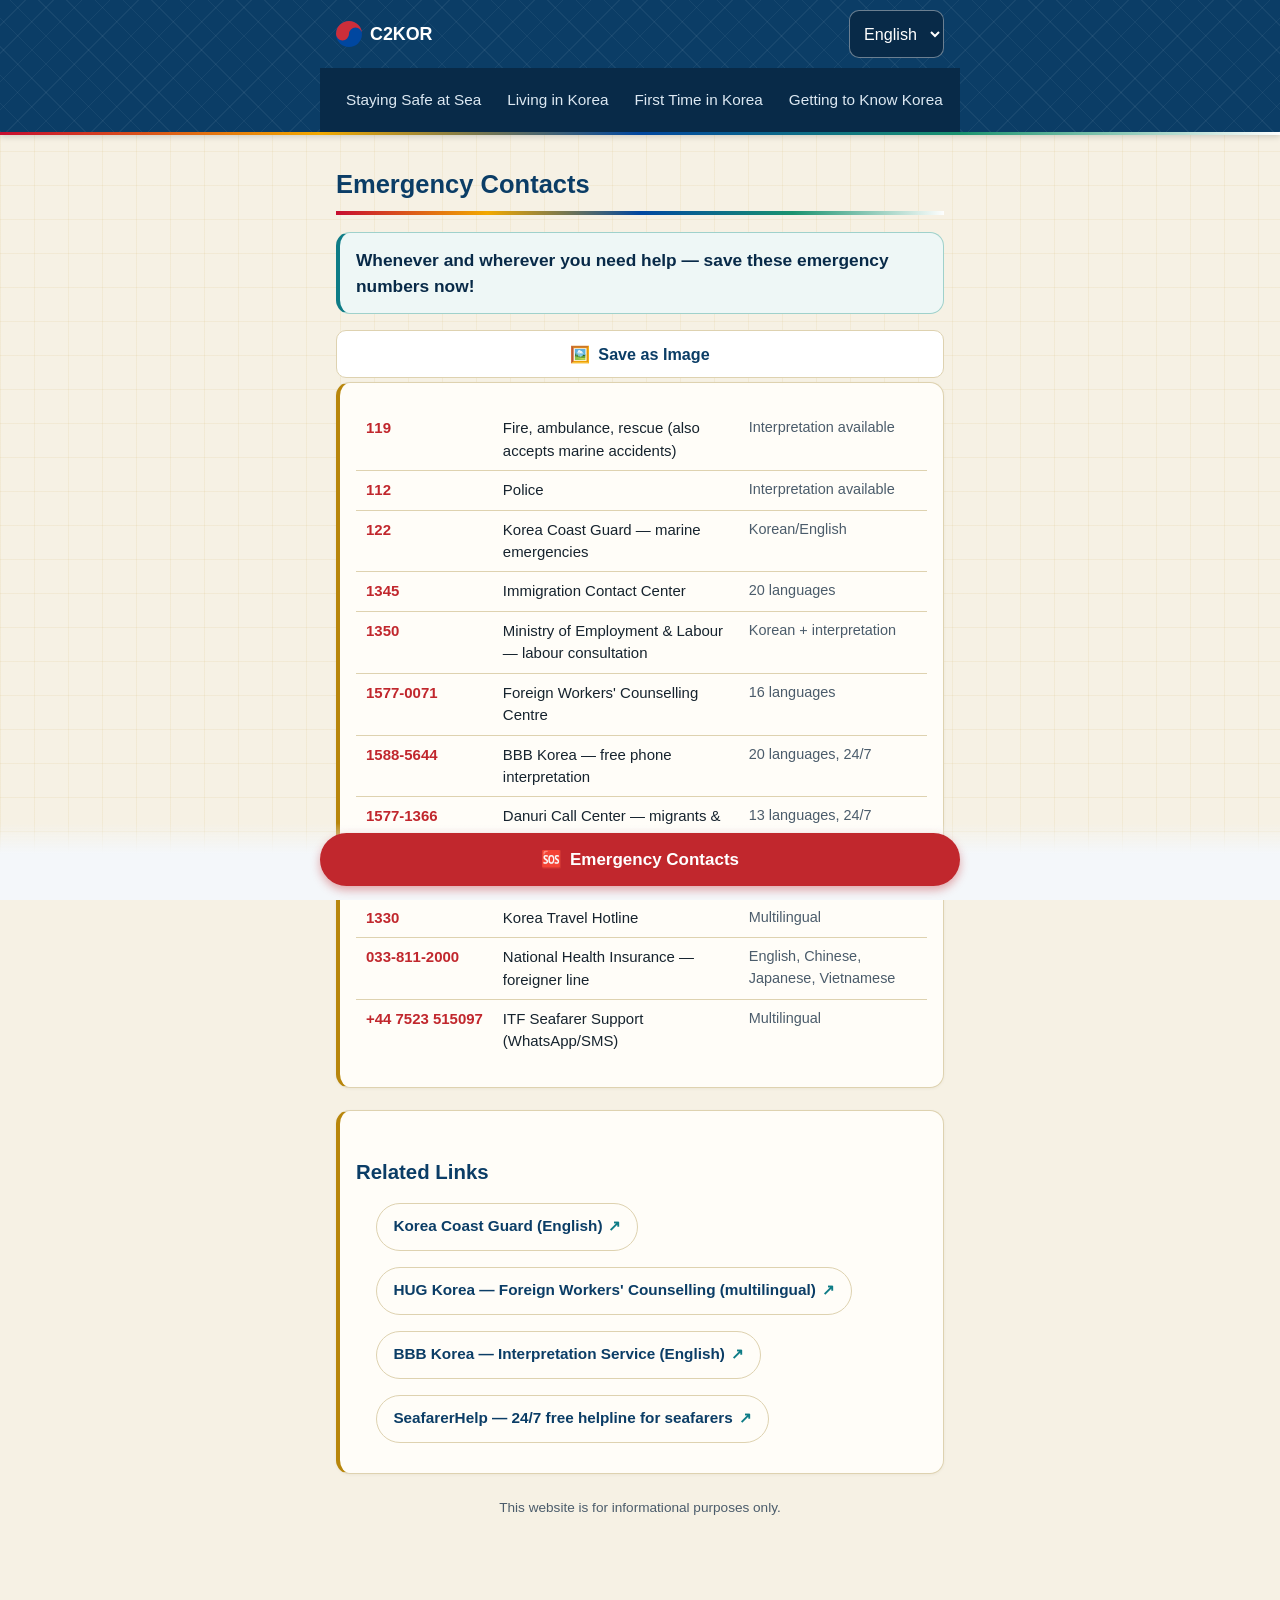
==== pages/emergency.html @ 06ecc903 "Restructure to root path and rebuild as JSON-driven multilingual site" ====
<!DOCTYPE html>
<html lang="en">
<head>
<meta charset="UTF-8">
<meta name="viewport" content="width=device-width, initial-scale=1.0, viewport-fit=cover">
<title>Emergency Contacts — C2KOR</title>
<script src="../assets/js/site-content-data.js"></script>
<link rel="stylesheet" href="../assets/css/style.css">
</head>
<body>
<div id="sfw-header" data-active="emergency"></div>

<main data-page="emergency"></main>

<script src="../assets/js/i18n.js"></script>
<script src="../assets/js/components.js"></script>
<script src="../assets/js/content-render.js"></script>
<script src="../assets/js/save-image.js"></script>
<script src="../assets/js/app.js"></script>
</body>
</html>
---- assets/css/style.css ----
:root {
  --color-bg: #f6f1e4;
  --color-surface: #fffdf8;
  --color-primary: #0b3d66;
  --color-primary-dark: #082a48;
  --color-accent: #0e7c86;
  --color-text: #16232e;
  --color-text-muted: #4b5c6b;
  --color-border: #ded2b0;
  --color-emergency: #c1272d;
  --color-emergency-dark: #931d22;
  --color-warning-bg: #fff4e0;
  --color-warning-border: #e8a93a;
  --color-gold: #b8860b;
  --saekdong: linear-gradient(90deg, #c60c30 0%, #f2a900 25%, #0047a0 50%, #1a936f 75%, #ffffff 100%);
  --radius: 14px;
  --max-width: 640px;
  --tap-min: 48px;
}

* { box-sizing: border-box; }

html, body {
  margin: 0;
  padding: 0;
  color: var(--color-text);
  font-family: "Segoe UI", "Noto Sans KR", "Noto Sans", "Apple SD Gothic Neo", sans-serif;
  font-size: 17px;
  line-height: 1.5;
  -webkit-text-size-adjust: 100%;
}

/* Hanji-paper toned background with a faint traditional lattice (changsal) texture */
body {
  background-color: var(--color-bg);
  background-image:
    repeating-linear-gradient(0deg, rgba(184,134,11,0.07) 0px, rgba(184,134,11,0.07) 1px, transparent 1px, transparent 34px),
    repeating-linear-gradient(90deg, rgba(184,134,11,0.07) 0px, rgba(184,134,11,0.07) 1px, transparent 1px, transparent 34px);
  background-attachment: fixed;
}

body {
  padding-bottom: 88px; /* space for sticky emergency button */
}

main {
  max-width: var(--max-width);
  margin: 0 auto;
  padding: 16px 16px 32px;
}

a { color: var(--color-accent); }

h1, h2, h3 {
  color: var(--color-primary);
  line-height: 1.3;
}

h1 {
  font-size: 1.5rem;
  padding-bottom: 10px;
  border-bottom: 4px solid transparent;
  border-image: var(--saekdong) 1;
}
h2 { font-size: 1.2rem; margin-top: 1.6em; }
h3 { font-size: 1.05rem; }

p { color: var(--color-text); }

ul.plain-list {
  list-style: none;
  margin: 0;
  padding: 0;
}

/* ---------- Header ---------- */
.sfw-header {
  background-color: var(--color-primary);
  background-image:
    repeating-linear-gradient(45deg, rgba(255,255,255,0.05) 0px, rgba(255,255,255,0.05) 1px, transparent 1px, transparent 20px),
    repeating-linear-gradient(-45deg, rgba(255,255,255,0.05) 0px, rgba(255,255,255,0.05) 1px, transparent 1px, transparent 20px);
  color: #fff;
  position: sticky;
  top: 0;
  z-index: 20;
  box-shadow: 0 2px 6px rgba(0,0,0,0.15);
  border-bottom: 3px solid transparent;
  border-image: var(--saekdong) 1;
}

.sfw-header__bar {
  max-width: var(--max-width);
  margin: 0 auto;
  display: flex;
  align-items: center;
  justify-content: space-between;
  padding: 10px 16px;
  gap: 8px;
}

.sfw-header__brand {
  display: flex;
  align-items: center;
  gap: 8px;
  color: #fff;
  text-decoration: none;
  font-weight: 700;
  font-size: 1.05rem;
  min-height: var(--tap-min);
}

.sfw-header__brand .flag { display: flex; align-items: center; }
.sfw-header__brand .flag svg { display: block; }

.sfw-header__controls {
  display: flex;
  align-items: center;
  gap: 8px;
}

.sfw-lang-select {
  min-height: var(--tap-min);
  padding: 8px 10px;
  border-radius: 10px;
  border: 1px solid rgba(255,255,255,0.4);
  background: var(--color-primary-dark);
  color: #fff;
  font-size: 0.95rem;
}

.sfw-header__subnav {
  background: var(--color-primary-dark);
  display: flex;
  gap: 6px;
  padding: 8px 16px;
  max-width: var(--max-width);
  margin: 0 auto;
  overflow-x: auto;
}

.sfw-header__subnav a {
  color: #dce8f2;
  text-decoration: none;
  font-size: 0.9rem;
  padding: 8px 10px;
  border-radius: 20px;
  white-space: nowrap;
  min-height: var(--tap-min);
  display: flex;
  align-items: center;
}

.sfw-header__subnav a.active {
  background: #fff;
  color: var(--color-primary-dark);
  font-weight: 700;
}

/* ---------- Cards / nav grid ---------- */
.card-grid {
  display: grid;
  grid-template-columns: 1fr;
  gap: 14px;
  margin-top: 16px;
}

@media (min-width: 480px) {
  .card-grid.two-col { grid-template-columns: 1fr 1fr; }
}

.nav-card {
  display: flex;
  align-items: center;
  gap: 14px;
  background: var(--color-surface);
  border: 1px solid var(--color-border);
  border-radius: var(--radius);
  padding: 16px;
  text-decoration: none;
  color: var(--color-text);
  box-shadow: 0 1px 3px rgba(0,0,0,0.06);
  min-height: 64px;
  transition: transform .08s ease, box-shadow .08s ease;
}

.nav-card:active { transform: scale(0.98); }

.nav-card__icon {
  font-size: 1.8rem;
  flex-shrink: 0;
  width: 44px;
  text-align: center;
}

.nav-card__text strong {
  display: block;
  color: var(--color-primary);
  font-size: 1.05rem;
}

.nav-card__text span {
  display: block;
  color: var(--color-text-muted);
  font-size: 0.88rem;
  margin-top: 2px;
}

.nav-card.emergency-card {
  background: #fdecec;
  border-color: #f2b8ba;
}
.nav-card.emergency-card .nav-card__text strong { color: var(--color-emergency); }

/* ---------- Save as image button ---------- */
.save-image-btn {
  display: flex;
  align-items: center;
  justify-content: center;
  gap: 8px;
  width: 100%;
  min-height: var(--tap-min);
  padding: 12px;
  margin: 4px 0 4px;
  border-radius: 10px;
  border: 1px solid var(--color-border);
  background: #fff;
  color: var(--color-primary);
  font-weight: 700;
  font-size: 0.95rem;
  cursor: pointer;
}
.save-image-btn:active { background: #eef4f9; }

/* ---------- Related links ---------- */
.link-section {
  margin-top: 22px;
}
.link-list {
  display: flex;
  flex-wrap: wrap;
  gap: 10px;
  padding: 0;
  margin: 10px 0 0;
  list-style: none;
}
.link-list li { margin: 0; }
.external-link-btn {
  display: inline-flex;
  align-items: center;
  gap: 6px;
  min-height: var(--tap-min);
  padding: 10px 16px;
  border-radius: 999px;
  border: 1px solid var(--color-border);
  background: var(--color-surface);
  color: var(--color-primary);
  text-decoration: none;
  font-size: 0.9rem;
  font-weight: 600;
}
.external-link-btn:active { background: #eef4f9; }
.external-link-btn .arrow { color: var(--color-accent); }

/* ---------- Persona hero (index.html) ---------- */
.persona-hero {
  text-align: center;
  padding: 24px 0 8px;
}

.persona-hero .logo-emoji {
  display: flex;
  justify-content: center;
}

.persona-hero .logo-emoji svg {
  filter: drop-shadow(0 2px 4px rgba(0,0,0,0.15));
}

/* ---------- Content blocks ---------- */
.section-block {
  background: var(--color-surface);
  border: 1px solid var(--color-border);
  border-left: 4px solid var(--color-gold);
  border-radius: var(--radius);
  padding: 16px;
  margin-bottom: 14px;
  box-shadow: 0 1px 3px rgba(80,60,20,0.06);
}

.section-block ul {
  padding-left: 1.2em;
  margin: 8px 0;
}

.section-block li { margin-bottom: 6px; }

.placeholder-box {
  background: #fef9e7;
  border: 1px dashed #d7b64f;
  border-radius: 10px;
  padding: 12px;
  font-size: 0.88rem;
  color: #6b5514;
  margin-top: 10px;
}

.item-search {
  margin-top: 10px;
  padding-top: 8px;
  border-top: 1px dashed var(--color-border);
}
.item-search a {
  display: inline-flex;
  align-items: center;
  gap: 6px;
  color: var(--color-accent);
  text-decoration: none;
  font-size: 0.83rem;
  line-height: 1.4;
}
.item-search__label { word-break: break-word; }

/* ---------- Summary / tip / error banners ---------- */
.summary-box {
  background: #eef7f6;
  border: 1px solid #9fd1cb;
  border-left: 4px solid var(--color-accent);
  border-radius: var(--radius);
  padding: 14px 16px;
  margin: 10px 0 16px;
  font-weight: 700;
  font-size: 1.02rem;
  color: var(--color-primary-dark);
}

.tip-box {
  background: var(--color-warning-bg);
  border: 1px solid var(--color-warning-border);
  border-radius: var(--radius);
  padding: 14px 16px;
  margin: 4px 0 14px;
  font-size: 0.92rem;
  color: #6b4b12;
}

.content-error {
  background: #fdecec;
  border: 1px solid #f2b8ba;
  border-radius: var(--radius);
  padding: 16px;
  color: var(--color-emergency-dark);
  font-weight: 600;
}

/* ---------- Definition list (subsections) ---------- */
dl.def-list {
  margin: 10px 0 0;
}
dl.def-list dt {
  font-weight: 700;
  color: var(--color-primary);
  margin-top: 10px;
}
dl.def-list dt:first-child { margin-top: 0; }
dl.def-list dd {
  margin: 2px 0 0;
  color: var(--color-text);
}

h3.list-label {
  font-size: 0.95rem;
  color: var(--color-primary);
  margin: 14px 0 4px;
}

/* ---------- Data tables (food, transport, phrasebook, emergency) ---------- */
.table-scroll {
  overflow-x: auto;
  margin: 10px 0;
  -webkit-overflow-scrolling: touch;
}
table.data-table {
  border-collapse: collapse;
  width: 100%;
  min-width: 420px;
  font-size: 0.88rem;
}
table.data-table th,
table.data-table td {
  text-align: left;
  padding: 8px 10px;
  border-bottom: 1px solid var(--color-border);
  vertical-align: top;
}
table.data-table th {
  background: #f6f1e4;
  color: var(--color-primary);
  font-weight: 700;
  white-space: nowrap;
}
table.data-table tr:last-child td { border-bottom: none; }

table.phrase-table .phrase-ko {
  font-weight: 700;
  color: var(--color-primary);
  white-space: nowrap;
}
table.phrase-table .phrase-pron {
  color: var(--color-text-muted);
  font-style: italic;
  white-space: nowrap;
}

table.contacts-table .contact-num { white-space: nowrap; }
table.contacts-table .contact-lang {
  color: var(--color-text-muted);
  font-size: 0.85rem;
}

a.tel-link {
  color: var(--color-emergency);
  font-weight: 700;
  text-decoration: none;
}
a.tel-link:active { color: var(--color-emergency-dark); }

/* ---------- Emergency sticky button ---------- */
.sfw-emergency-fab {
  position: fixed;
  left: 0;
  right: 0;
  bottom: 0;
  z-index: 30;
  display: flex;
  justify-content: center;
  background: linear-gradient(to top, rgba(244,247,250,1) 60%, rgba(244,247,250,0));
  padding: 10px 16px 14px;
}

.sfw-emergency-fab a {
  width: 100%;
  max-width: var(--max-width);
  background: var(--color-emergency);
  color: #fff;
  text-decoration: none;
  text-align: center;
  font-weight: 700;
  font-size: 1rem;
  padding: 14px;
  border-radius: 999px;
  box-shadow: 0 4px 10px rgba(193,39,45,0.4);
  min-height: var(--tap-min);
  display: flex;
  align-items: center;
  justify-content: center;
  gap: 8px;
}

.sfw-emergency-fab a:active { background: var(--color-emergency-dark); }

/* ---------- Emergency page ---------- */
.emergency-number {
  display: flex;
  align-items: center;
  gap: 14px;
  background: var(--color-surface);
  border: 1px solid var(--color-border);
  border-radius: var(--radius);
  padding: 14px 16px;
  margin-bottom: 10px;
}

.emergency-number .num {
  font-size: 1.6rem;
  font-weight: 800;
  color: var(--color-emergency);
  min-width: 74px;
}

.emergency-number a.tel {
  margin-left: auto;
  background: var(--color-emergency);
  color: #fff;
  text-decoration: none;
  padding: 10px 16px;
  border-radius: 10px;
  font-weight: 700;
  min-height: var(--tap-min);
  display: flex;
  align-items: center;
}

/* ---------- Phrasebook ---------- */
.phrase-item {
  background: var(--color-surface);
  border: 1px solid var(--color-border);
  border-radius: 10px;
  padding: 12px 14px;
  margin-bottom: 8px;
}
.phrase-item .ko { font-weight: 700; color: var(--color-primary); }
.phrase-item .translated { color: var(--color-text-muted); margin-top: 2px; }

/* ---------- QR page ---------- */
.qr-grid {
  display: grid;
  grid-template-columns: 1fr;
  gap: 18px;
}
@media (min-width: 480px) {
  .qr-grid { grid-template-columns: 1fr 1fr; }
}
.qr-item {
  background: #fff;
  border: 1px solid var(--color-border);
  border-radius: var(--radius);
  padding: 14px;
  text-align: center;
}
.qr-item img { width: 100%; max-width: 220px; height: auto; }
.qr-item .label { margin-top: 8px; font-weight: 600; font-size: 0.9rem; }

footer.sfw-footer {
  max-width: var(--max-width);
  margin: 24px auto 0;
  padding: 0 16px;
  color: var(--color-text-muted);
  font-size: 0.8rem;
  text-align: center;
}

@media print {
  .sfw-header, .sfw-emergency-fab, footer.sfw-footer { display: none; }
}
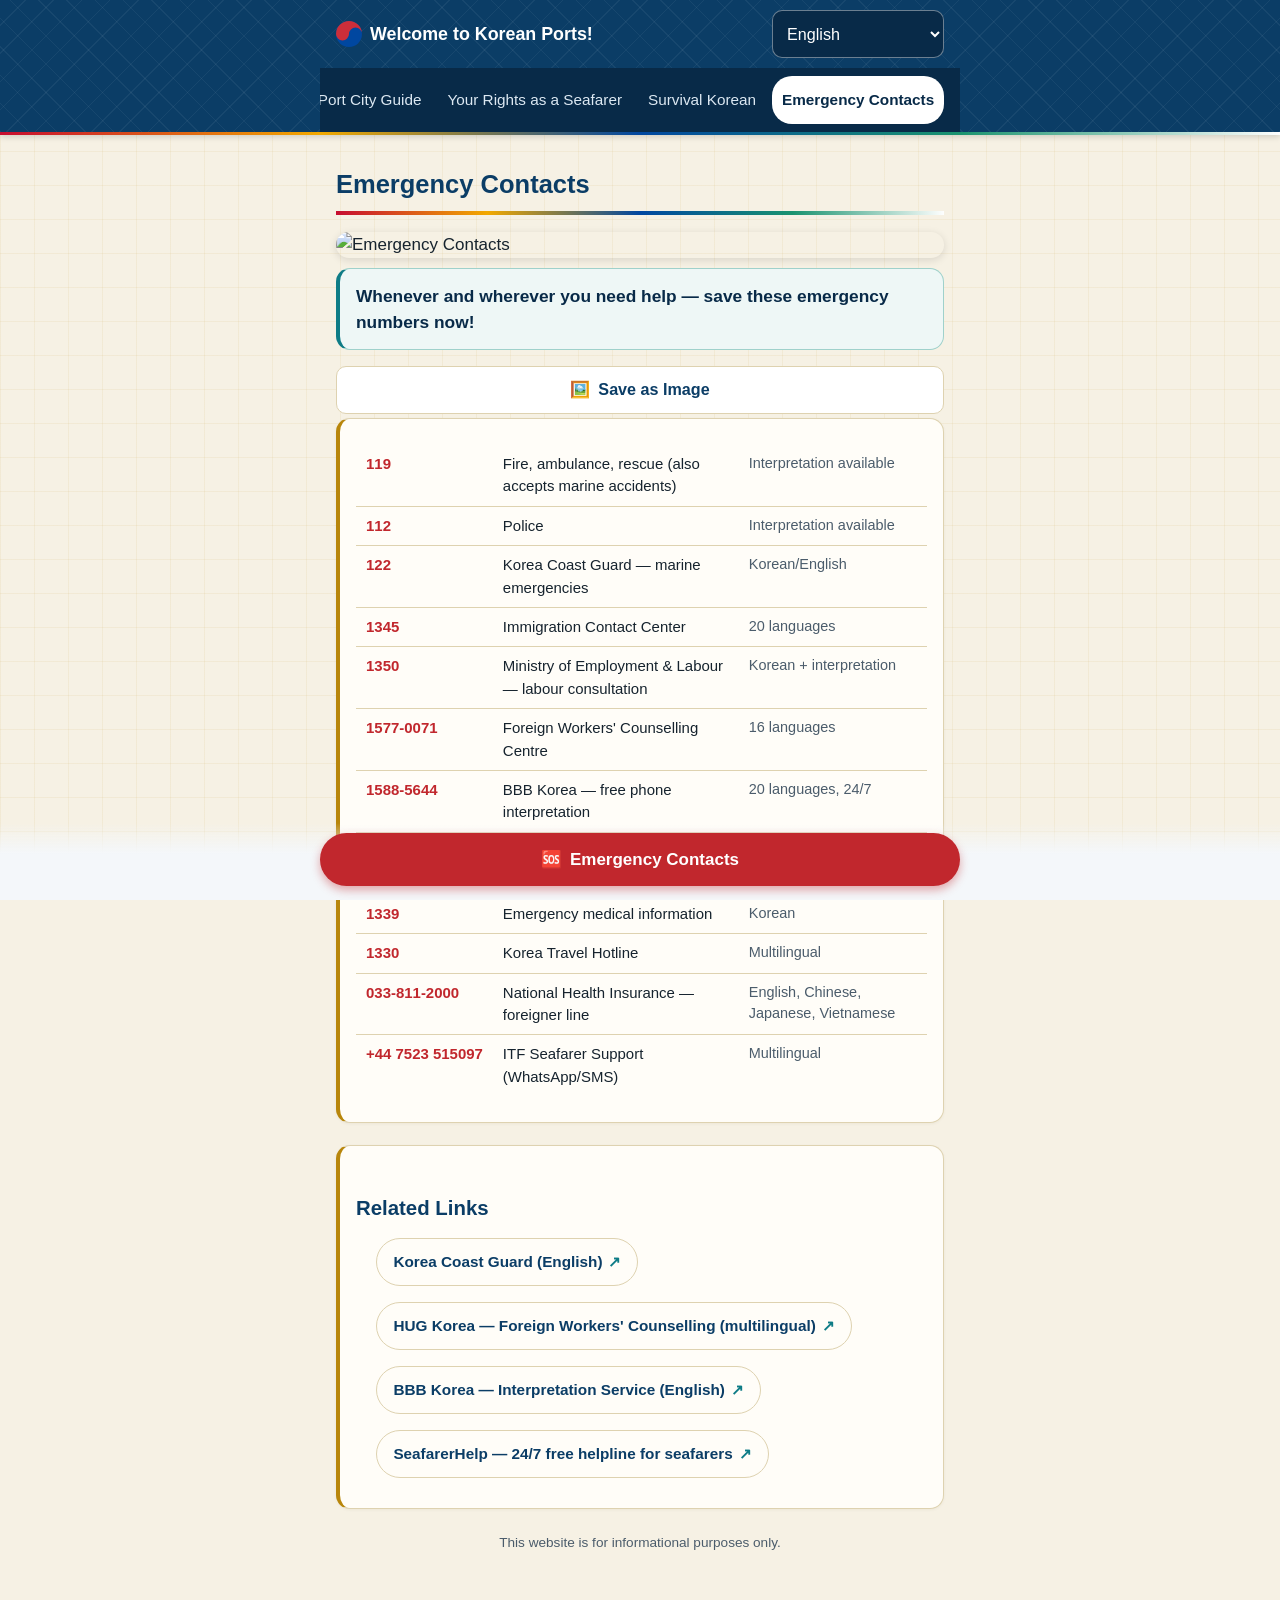
==== commit d463cc2b: "Add 7 language translations, hero images, port maps, home AI link, header scroll fix, rebrand" ====
--- a/pages/emergency.html
+++ b/pages/emergency.html
@@ -3,7 +3,7 @@
 <head>
 <meta charset="UTF-8">
 <meta name="viewport" content="width=device-width, initial-scale=1.0, viewport-fit=cover">
-<title>Emergency Contacts — C2KOR</title>
+<title>Emergency Contacts — Welcome to Korean Ports!</title>
 <script src="../assets/js/site-content-data.js"></script>
 <link rel="stylesheet" href="../assets/css/style.css">
 </head>
--- a/assets/css/style.css
+++ b/assets/css/style.css
@@ -320,6 +320,16 @@
 }
 .item-search__label { word-break: break-word; }
 
+/* ---------- Hero illustration ---------- */
+.hero-image {
+  display: block;
+  width: 100%;
+  height: auto;
+  border-radius: var(--radius);
+  margin: 10px 0;
+  box-shadow: 0 2px 8px rgba(0,0,0,0.12);
+}
+
 /* ---------- Summary / tip / error banners ---------- */
 .summary-box {
   background: #eef7f6;
@@ -351,6 +361,25 @@
   color: var(--color-emergency-dark);
   font-weight: 600;
 }
+
+.ai-help-link {
+  text-align: center;
+  margin: 4px 0 16px;
+}
+.ai-help-link a {
+  display: inline-flex;
+  align-items: center;
+  gap: 8px;
+  padding: 12px 20px;
+  border-radius: 999px;
+  border: 1px solid var(--color-border);
+  background: var(--color-surface);
+  color: var(--color-primary);
+  text-decoration: none;
+  font-weight: 700;
+  font-size: 0.92rem;
+}
+.ai-help-link a:active { background: #eef4f9; }
 
 /* ---------- Definition list (subsections) ---------- */
 dl.def-list {
@@ -423,6 +452,53 @@
   text-decoration: none;
 }
 a.tel-link:active { color: var(--color-emergency-dark); }
+
+/* ---------- Collapsible per-port mini-maps ---------- */
+.port-maps {
+  margin-top: 10px;
+  display: flex;
+  flex-direction: column;
+  gap: 6px;
+}
+.port-map-item {
+  border: 1px solid var(--color-border);
+  border-radius: 10px;
+  background: var(--color-surface);
+  padding: 4px 12px;
+}
+.port-map-item summary {
+  cursor: pointer;
+  padding: 10px 0;
+  font-size: 0.9rem;
+  font-weight: 600;
+  color: var(--color-primary);
+  list-style: revert;
+}
+.port-map-item .view-map-label {
+  font-weight: 400;
+  color: var(--color-accent);
+}
+.port-map-frame {
+  position: relative;
+  width: 100%;
+  padding-bottom: 65%;
+  margin: 4px 0 10px;
+  border-radius: 8px;
+  overflow: hidden;
+  border: 1px solid var(--color-border);
+}
+.port-map-frame iframe {
+  position: absolute;
+  top: 0; left: 0;
+  width: 100%; height: 100%;
+  border: 0;
+}
+.port-map-naver {
+  margin-bottom: 10px;
+  font-size: 0.82rem;
+  padding: 8px 14px;
+  min-height: auto;
+}
 
 /* ---------- Emergency sticky button ---------- */
 .sfw-emergency-fab {
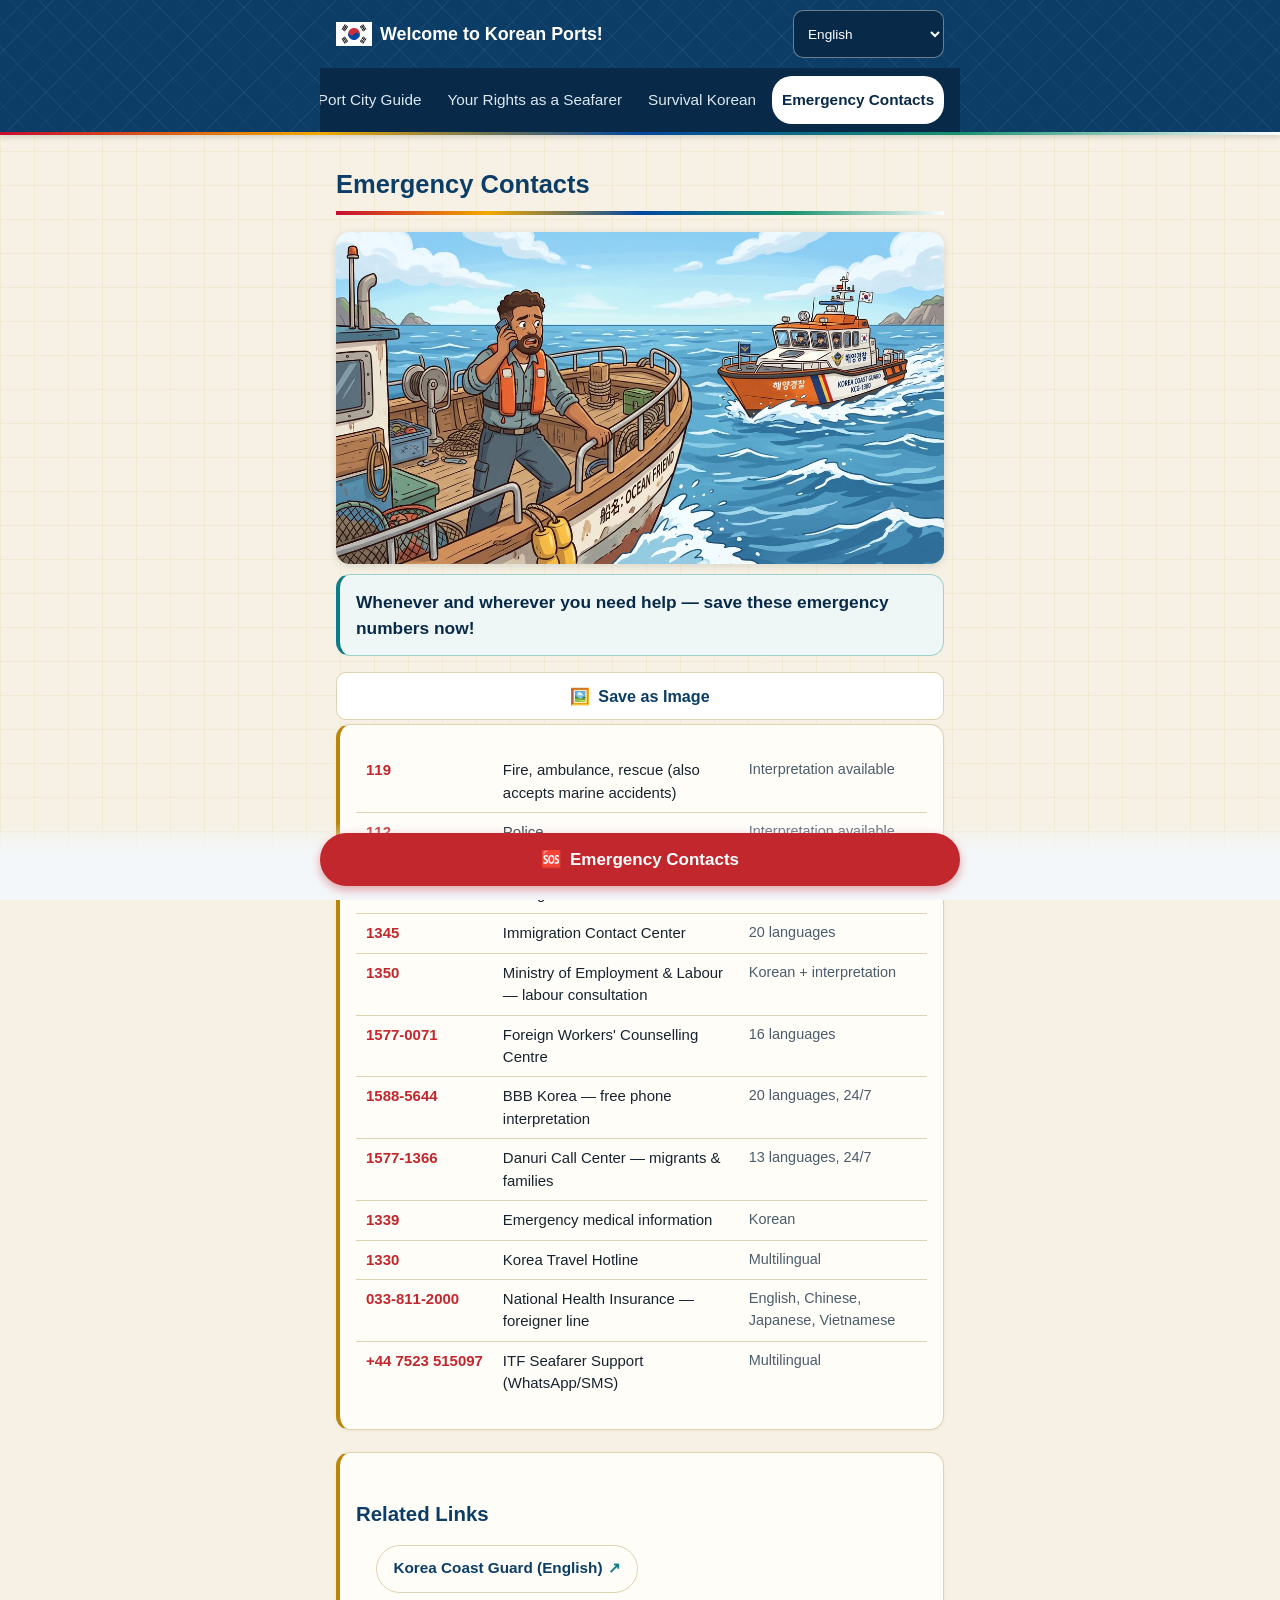
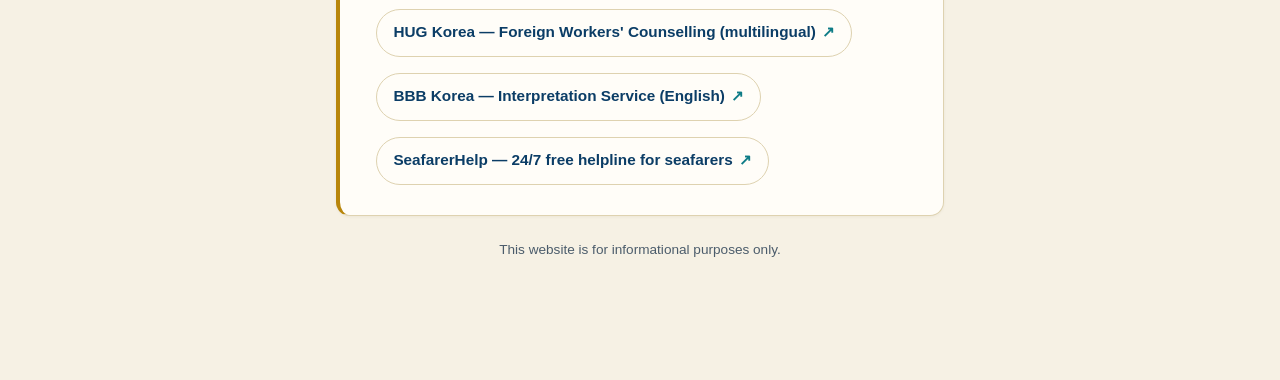
==== commit a9b251fd: "Prevent phone dark mode from inverting page colors (e.g. flag turning black) Android/mobile browsers" ====
--- a/pages/emergency.html
+++ b/pages/emergency.html
@@ -3,6 +3,7 @@
 <head>
 <meta charset="UTF-8">
 <meta name="viewport" content="width=device-width, initial-scale=1.0, viewport-fit=cover">
+<meta name="color-scheme" content="light">
 <title>Emergency Contacts — Welcome to Korean Ports!</title>
 <script src="../assets/js/site-content-data.js"></script>
 <link rel="stylesheet" href="../assets/css/style.css">
--- a/assets/css/style.css
+++ b/assets/css/style.css
@@ -1,4 +1,5 @@
 :root {
+  color-scheme: light;
   --color-bg: #f6f1e4;
   --color-surface: #fffdf8;
   --color-primary: #0b3d66;
@@ -110,7 +111,7 @@
 }
 
 .sfw-header__brand .flag { display: flex; align-items: center; }
-.sfw-header__brand .flag svg { display: block; }
+.sfw-header__brand .flag svg { display: block; width: 36px; height: 24px; }
 
 .sfw-header__controls {
   display: flex;
@@ -125,7 +126,7 @@
   border: 1px solid rgba(255,255,255,0.4);
   background: var(--color-primary-dark);
   color: #fff;
-  font-size: 0.95rem;
+  font-size: 0.8rem;
 }
 
 .sfw-header__subnav {
@@ -273,6 +274,8 @@
 }
 
 .persona-hero .logo-emoji svg {
+  width: 132px;
+  height: 88px;
   filter: drop-shadow(0 2px 4px rgba(0,0,0,0.15));
 }
 
@@ -325,9 +328,12 @@
   display: block;
   width: 100%;
   height: auto;
+  aspect-ratio: 1200 / 655;
+  object-fit: cover;
   border-radius: var(--radius);
   margin: 10px 0;
   box-shadow: 0 2px 8px rgba(0,0,0,0.12);
+  background: var(--color-border);
 }
 
 /* ---------- Summary / tip / error banners ---------- */
